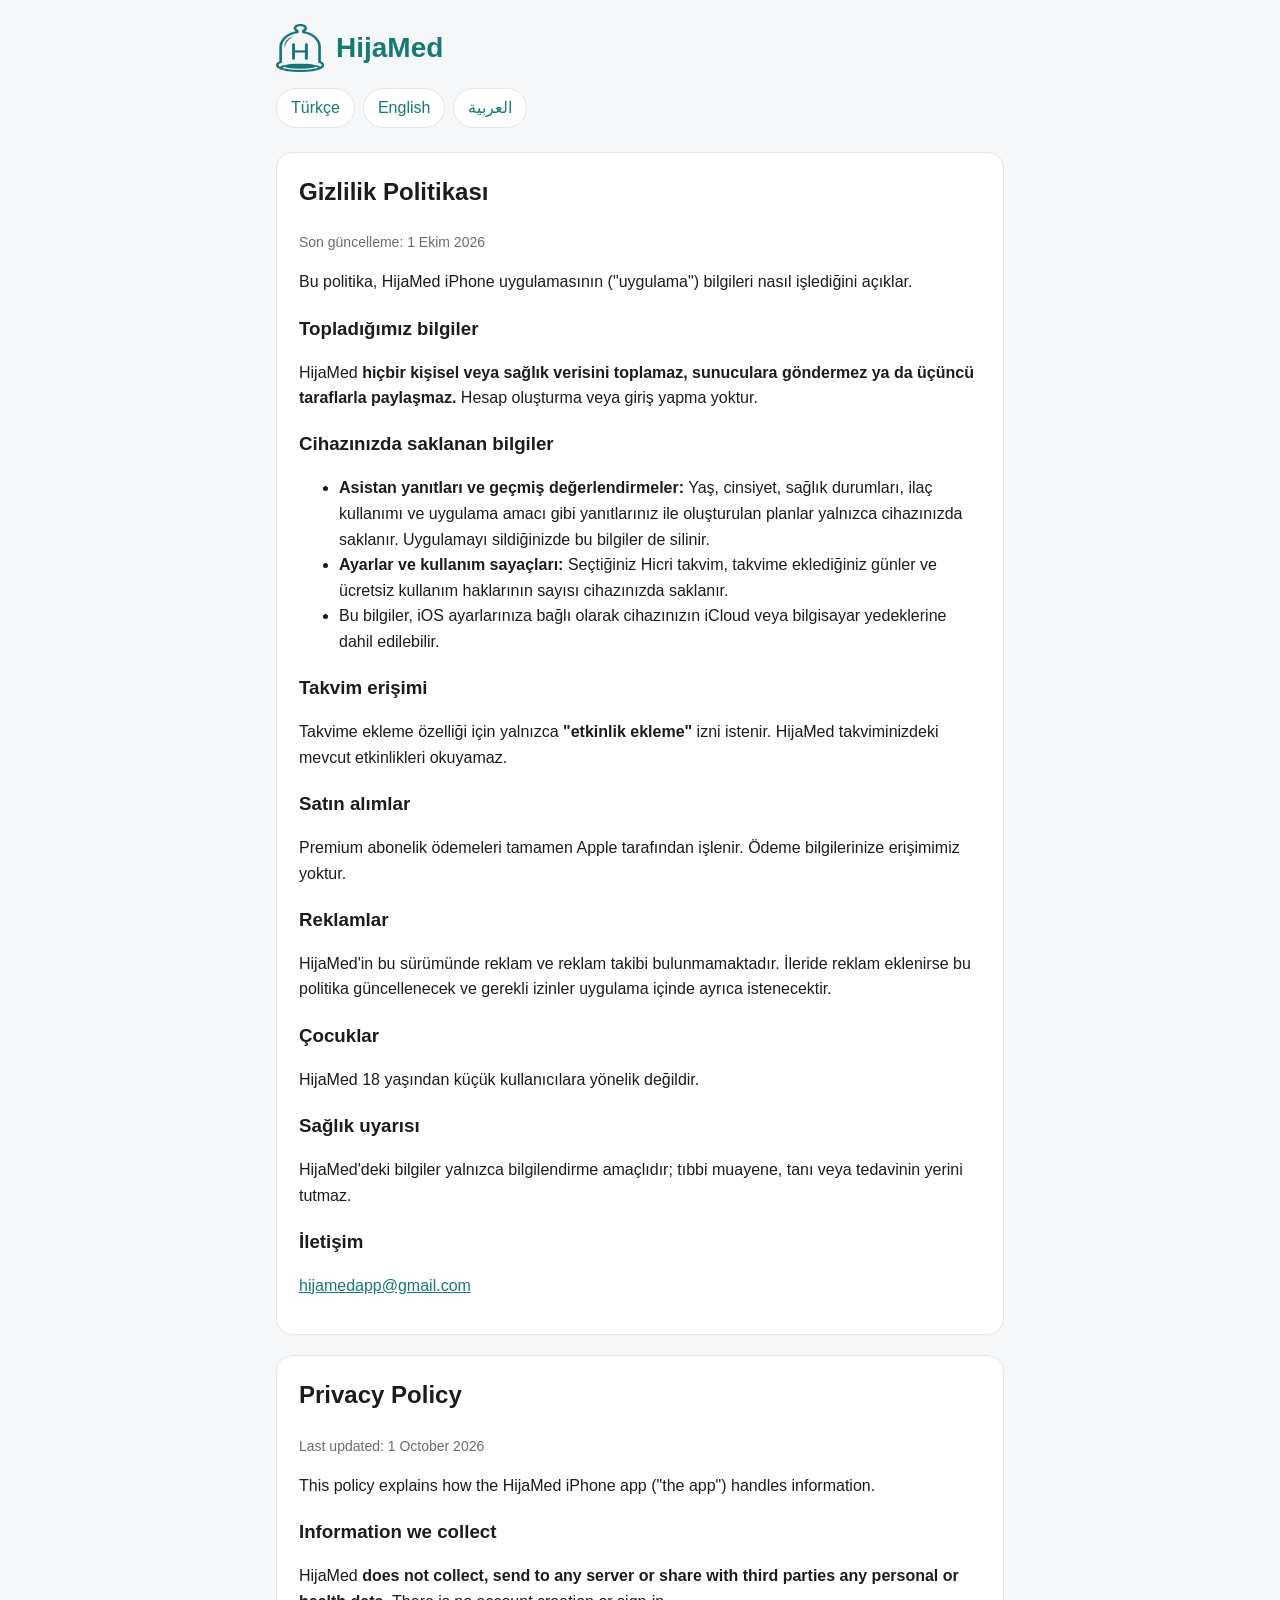
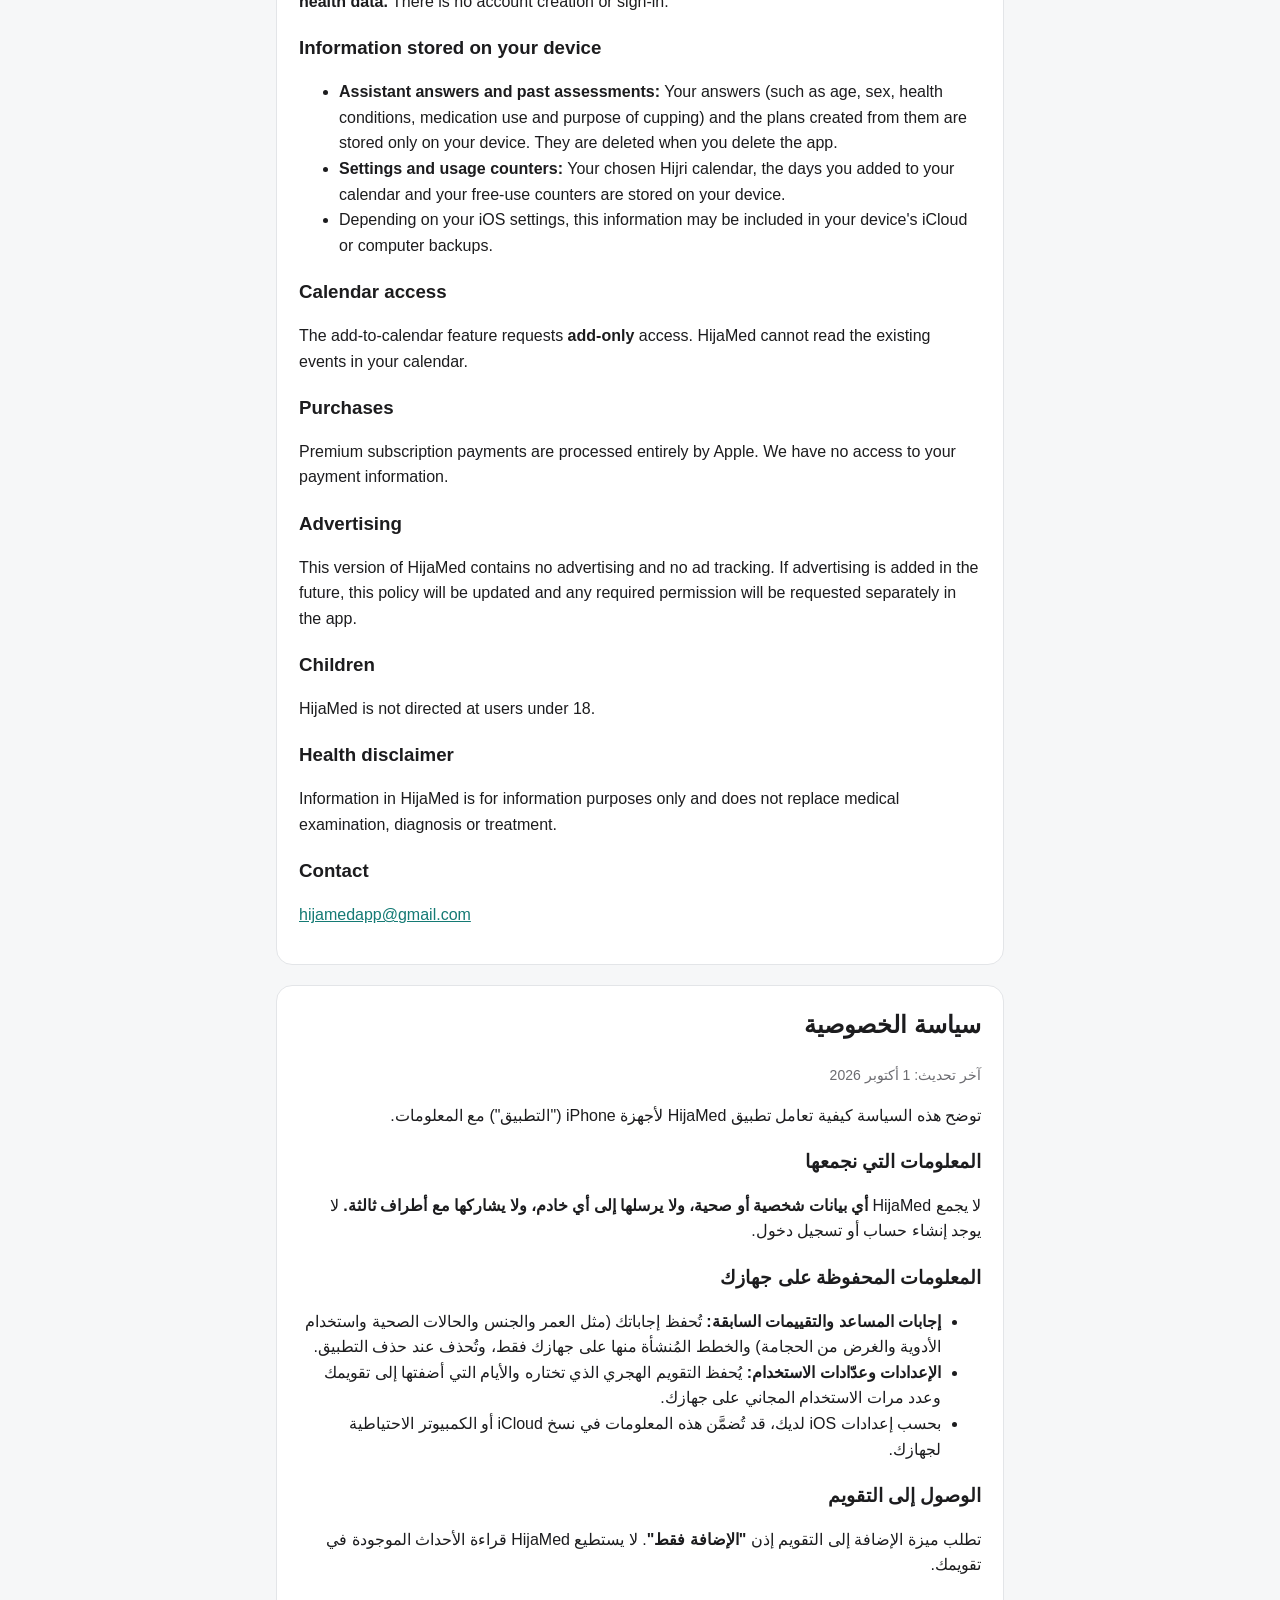
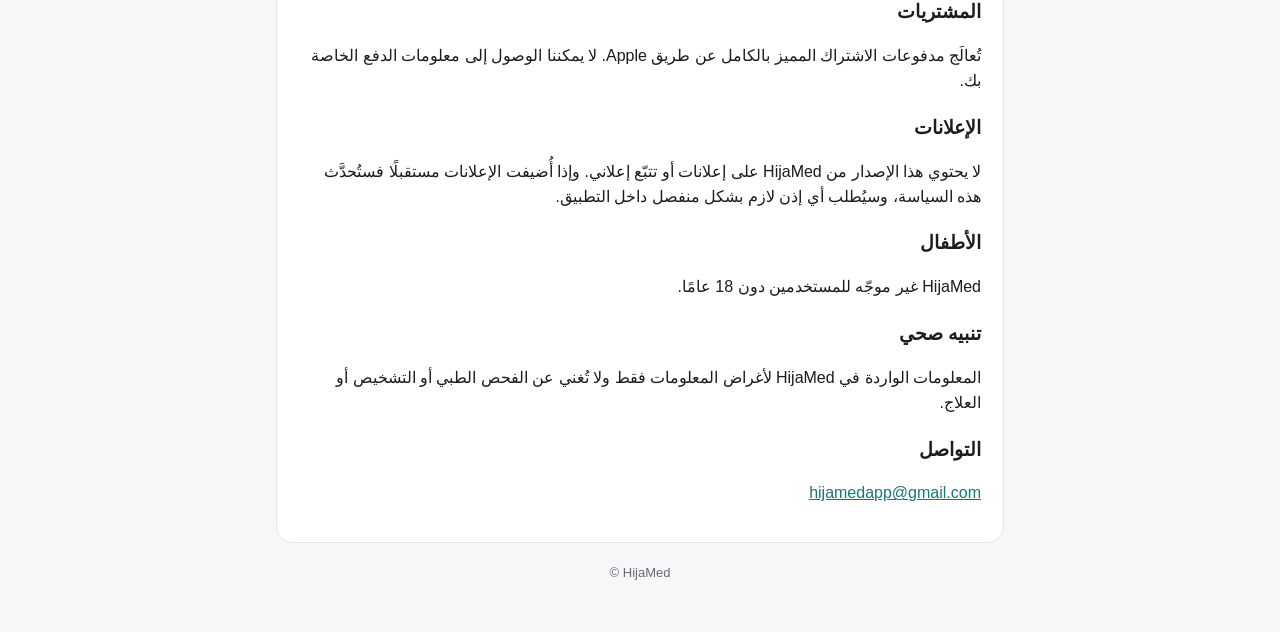
==== privacy.html @ 6da47e0e "HijaMed tanıtım, gizlilik politikası ve destek sayfaları (TR/EN/AR) Co-Authored-By: Claude Opus 5.5 " ====
<!doctype html>
<html lang="tr">
<head>
<meta charset="utf-8">
<meta name="viewport" content="width=device-width, initial-scale=1">
<title>HijaMed – Gizlilik Politikası / Privacy Policy</title>
<link rel="icon" href="logo.png">
<link rel="stylesheet" href="style.css">
</head>
<body>
<main>
  <header><img src="logo.png" alt=""><h1><a href="index.html">HijaMed</a></h1></header>
  <nav class="langs"><a href="#tr">Türkçe</a><a href="#en">English</a><a href="#ar">العربية</a></nav>

  <section id="tr" lang="tr">
    <h2>Gizlilik Politikası</h2>
    <p class="muted">Son güncelleme: 1 Ekim 2026</p>
    <p>Bu politika, HijaMed iPhone uygulamasının ("uygulama") bilgileri nasıl işlediğini açıklar.</p>
    <h3>Topladığımız bilgiler</h3>
    <p>HijaMed <strong>hiçbir kişisel veya sağlık verisini toplamaz, sunuculara göndermez ya da üçüncü taraflarla paylaşmaz.</strong> Hesap oluşturma veya giriş yapma yoktur.</p>
    <h3>Cihazınızda saklanan bilgiler</h3>
    <ul>
      <li><strong>Asistan yanıtları ve geçmiş değerlendirmeler:</strong> Yaş, cinsiyet, sağlık durumları, ilaç kullanımı ve uygulama amacı gibi yanıtlarınız ile oluşturulan planlar yalnızca cihazınızda saklanır. Uygulamayı sildiğinizde bu bilgiler de silinir.</li>
      <li><strong>Ayarlar ve kullanım sayaçları:</strong> Seçtiğiniz Hicri takvim, takvime eklediğiniz günler ve ücretsiz kullanım haklarının sayısı cihazınızda saklanır.</li>
      <li>Bu bilgiler, iOS ayarlarınıza bağlı olarak cihazınızın iCloud veya bilgisayar yedeklerine dahil edilebilir.</li>
    </ul>
    <h3>Takvim erişimi</h3>
    <p>Takvime ekleme özelliği için yalnızca <strong>"etkinlik ekleme"</strong> izni istenir. HijaMed takviminizdeki mevcut etkinlikleri okuyamaz.</p>
    <h3>Satın alımlar</h3>
    <p>Premium abonelik ödemeleri tamamen Apple tarafından işlenir. Ödeme bilgilerinize erişimimiz yoktur.</p>
    <h3>Reklamlar</h3>
    <p>HijaMed'in bu sürümünde reklam ve reklam takibi bulunmamaktadır. İleride reklam eklenirse bu politika güncellenecek ve gerekli izinler uygulama içinde ayrıca istenecektir.</p>
    <h3>Çocuklar</h3>
    <p>HijaMed 18 yaşından küçük kullanıcılara yönelik değildir.</p>
    <h3>Sağlık uyarısı</h3>
    <p>HijaMed'deki bilgiler yalnızca bilgilendirme amaçlıdır; tıbbi muayene, tanı veya tedavinin yerini tutmaz.</p>
    <h3>İletişim</h3>
    <p><a href="mailto:hijamedapp@gmail.com">hijamedapp@gmail.com</a></p>
  </section>

  <section id="en" lang="en">
    <h2>Privacy Policy</h2>
    <p class="muted">Last updated: 1 October 2026</p>
    <p>This policy explains how the HijaMed iPhone app ("the app") handles information.</p>
    <h3>Information we collect</h3>
    <p>HijaMed <strong>does not collect, send to any server or share with third parties any personal or health data.</strong> There is no account creation or sign-in.</p>
    <h3>Information stored on your device</h3>
    <ul>
      <li><strong>Assistant answers and past assessments:</strong> Your answers (such as age, sex, health conditions, medication use and purpose of cupping) and the plans created from them are stored only on your device. They are deleted when you delete the app.</li>
      <li><strong>Settings and usage counters:</strong> Your chosen Hijri calendar, the days you added to your calendar and your free-use counters are stored on your device.</li>
      <li>Depending on your iOS settings, this information may be included in your device's iCloud or computer backups.</li>
    </ul>
    <h3>Calendar access</h3>
    <p>The add-to-calendar feature requests <strong>add-only</strong> access. HijaMed cannot read the existing events in your calendar.</p>
    <h3>Purchases</h3>
    <p>Premium subscription payments are processed entirely by Apple. We have no access to your payment information.</p>
    <h3>Advertising</h3>
    <p>This version of HijaMed contains no advertising and no ad tracking. If advertising is added in the future, this policy will be updated and any required permission will be requested separately in the app.</p>
    <h3>Children</h3>
    <p>HijaMed is not directed at users under 18.</p>
    <h3>Health disclaimer</h3>
    <p>Information in HijaMed is for information purposes only and does not replace medical examination, diagnosis or treatment.</p>
    <h3>Contact</h3>
    <p><a href="mailto:hijamedapp@gmail.com">hijamedapp@gmail.com</a></p>
  </section>

  <section id="ar" lang="ar" dir="rtl">
    <h2>سياسة الخصوصية</h2>
    <p class="muted">آخر تحديث: 1 أكتوبر 2026</p>
    <p>توضح هذه السياسة كيفية تعامل تطبيق HijaMed لأجهزة iPhone ("التطبيق") مع المعلومات.</p>
    <h3>المعلومات التي نجمعها</h3>
    <p>لا يجمع HijaMed <strong>أي بيانات شخصية أو صحية، ولا يرسلها إلى أي خادم، ولا يشاركها مع أطراف ثالثة.</strong> لا يوجد إنشاء حساب أو تسجيل دخول.</p>
    <h3>المعلومات المحفوظة على جهازك</h3>
    <ul>
      <li><strong>إجابات المساعد والتقييمات السابقة:</strong> تُحفظ إجاباتك (مثل العمر والجنس والحالات الصحية واستخدام الأدوية والغرض من الحجامة) والخطط المُنشأة منها على جهازك فقط، وتُحذف عند حذف التطبيق.</li>
      <li><strong>الإعدادات وعدّادات الاستخدام:</strong> يُحفظ التقويم الهجري الذي تختاره والأيام التي أضفتها إلى تقويمك وعدد مرات الاستخدام المجاني على جهازك.</li>
      <li>بحسب إعدادات iOS لديك، قد تُضمَّن هذه المعلومات في نسخ iCloud أو الكمبيوتر الاحتياطية لجهازك.</li>
    </ul>
    <h3>الوصول إلى التقويم</h3>
    <p>تطلب ميزة الإضافة إلى التقويم إذن <strong>"الإضافة فقط"</strong>. لا يستطيع HijaMed قراءة الأحداث الموجودة في تقويمك.</p>
    <h3>المشتريات</h3>
    <p>تُعالَج مدفوعات الاشتراك المميز بالكامل عن طريق Apple. لا يمكننا الوصول إلى معلومات الدفع الخاصة بك.</p>
    <h3>الإعلانات</h3>
    <p>لا يحتوي هذا الإصدار من HijaMed على إعلانات أو تتبّع إعلاني. وإذا أُضيفت الإعلانات مستقبلًا فستُحدَّث هذه السياسة، وسيُطلب أي إذن لازم بشكل منفصل داخل التطبيق.</p>
    <h3>الأطفال</h3>
    <p>HijaMed غير موجّه للمستخدمين دون 18 عامًا.</p>
    <h3>تنبيه صحي</h3>
    <p>المعلومات الواردة في HijaMed لأغراض المعلومات فقط ولا تُغني عن الفحص الطبي أو التشخيص أو العلاج.</p>
    <h3>التواصل</h3>
    <p><a href="mailto:hijamedapp@gmail.com">hijamedapp@gmail.com</a></p>
  </section>

  <footer>© HijaMed</footer>
</main>
</body>
</html>
---- style.css ----
:root {
  --accent: #147A74;
  --text: #1C1C1E;
  --muted: #6B6B70;
  --bg: #F6F7F8;
  --card: #FFFFFF;
  --line: #E3E5E8;
}
@media (prefers-color-scheme: dark) {
  :root { --accent: #2A9D95; --text: #F2F2F7; --muted: #A1A1A8; --bg: #111214; --card: #1C1D20; --line: #2C2D31; }
}
* { box-sizing: border-box; }
body {
  margin: 0; background: var(--bg); color: var(--text);
  font: 16px/1.6 -apple-system, BlinkMacSystemFont, "Segoe UI", "Noto Naskh Arabic", Roboto, sans-serif;
}
main { max-width: 760px; margin: 0 auto; padding: 24px 16px 48px; }
header { display: flex; align-items: center; gap: 12px; margin-bottom: 8px; }
header img { width: 48px; height: 48px; }
header h1 { margin: 0; font-size: 28px; color: var(--accent); }
header h1 a { color: inherit; text-decoration: none; }
nav.langs { display: flex; gap: 8px; flex-wrap: wrap; margin: 16px 0 24px; }
nav.langs a {
  padding: 6px 14px; border: 1px solid var(--line); border-radius: 999px;
  color: var(--accent); text-decoration: none; background: var(--card);
}
section { background: var(--card); border: 1px solid var(--line); border-radius: 16px; padding: 20px 22px; margin-bottom: 20px; }
section h2 { margin-top: 0; }
h3 { margin-bottom: 4px; }
a { color: var(--accent); }
.muted { color: var(--muted); font-size: 14px; }
.links { display: flex; gap: 12px; flex-wrap: wrap; }
.links a { font-weight: 600; }
footer { text-align: center; color: var(--muted); font-size: 13px; }
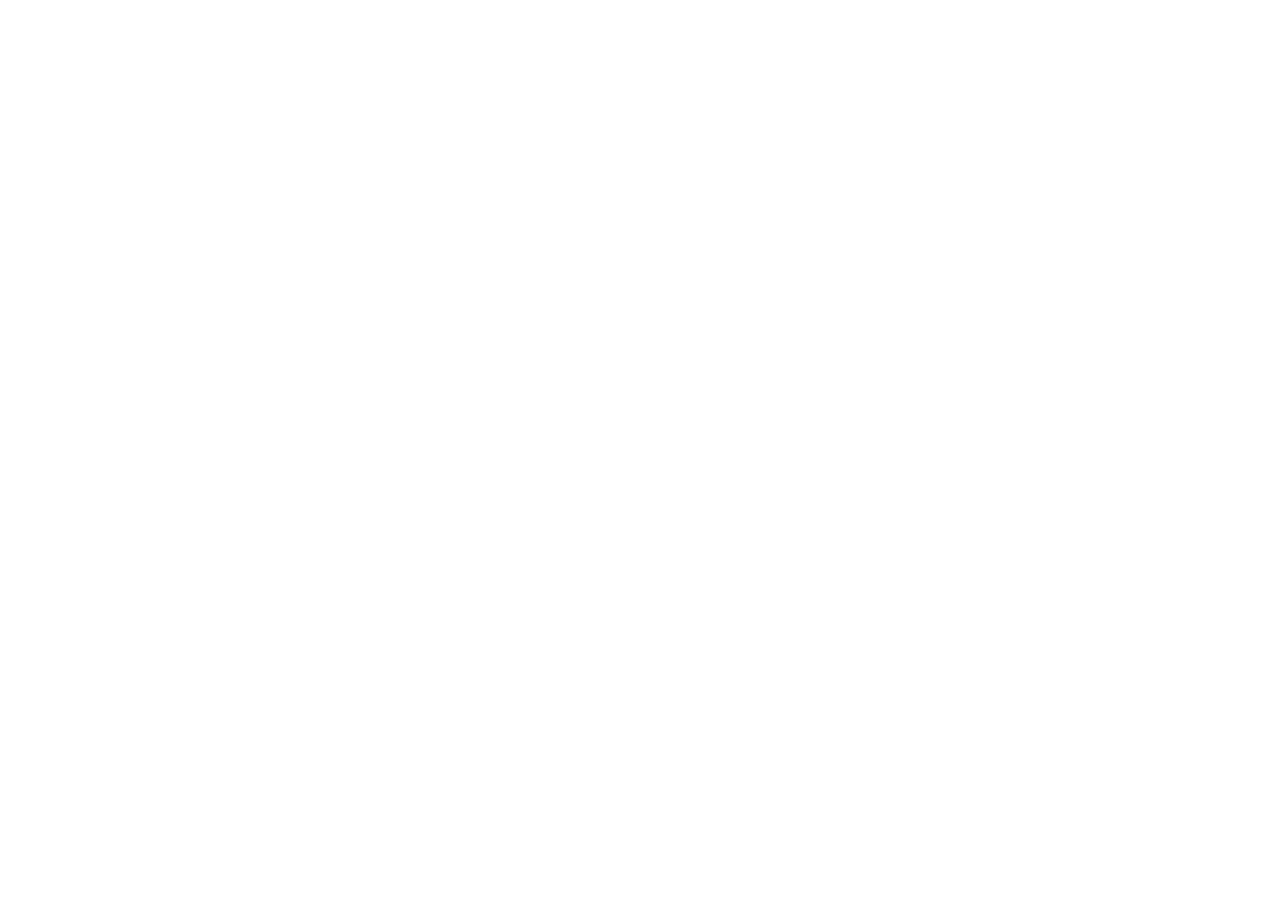
==== commit 548de8fc: "Sayfalar hii.othinks.com/hijamed adresine yönlendirildi Yayındaki 1.0 sürümündeki eski bağlantılar ç" ====
--- a/privacy.html
+++ b/privacy.html
@@ -3,94 +3,13 @@
 <head>
 <meta charset="utf-8">
 <meta name="viewport" content="width=device-width, initial-scale=1">
-<title>HijaMed – Gizlilik Politikası / Privacy Policy</title>
-<link rel="icon" href="logo.png">
-<link rel="stylesheet" href="style.css">
+<title>HijaMed</title>
+<link rel="canonical" href="https://hii.othinks.com/hijamed/privacy">
+<meta http-equiv="refresh" content="0; url=https://hii.othinks.com/hijamed/privacy">
+<script>location.replace("https://hii.othinks.com/hijamed/privacy" + location.hash);</script>
 </head>
 <body>
-<main>
-  <header><img src="logo.png" alt=""><h1><a href="index.html">HijaMed</a></h1></header>
-  <nav class="langs"><a href="#tr">Türkçe</a><a href="#en">English</a><a href="#ar">العربية</a></nav>
-
-  <section id="tr" lang="tr">
-    <h2>Gizlilik Politikası</h2>
-    <p class="muted">Son güncelleme: 1 Ekim 2026</p>
-    <p>Bu politika, HijaMed iPhone uygulamasının ("uygulama") bilgileri nasıl işlediğini açıklar.</p>
-    <h3>Topladığımız bilgiler</h3>
-    <p>HijaMed <strong>hiçbir kişisel veya sağlık verisini toplamaz, sunuculara göndermez ya da üçüncü taraflarla paylaşmaz.</strong> Hesap oluşturma veya giriş yapma yoktur.</p>
-    <h3>Cihazınızda saklanan bilgiler</h3>
-    <ul>
-      <li><strong>Asistan yanıtları ve geçmiş değerlendirmeler:</strong> Yaş, cinsiyet, sağlık durumları, ilaç kullanımı ve uygulama amacı gibi yanıtlarınız ile oluşturulan planlar yalnızca cihazınızda saklanır. Uygulamayı sildiğinizde bu bilgiler de silinir.</li>
-      <li><strong>Ayarlar ve kullanım sayaçları:</strong> Seçtiğiniz Hicri takvim, takvime eklediğiniz günler ve ücretsiz kullanım haklarının sayısı cihazınızda saklanır.</li>
-      <li>Bu bilgiler, iOS ayarlarınıza bağlı olarak cihazınızın iCloud veya bilgisayar yedeklerine dahil edilebilir.</li>
-    </ul>
-    <h3>Takvim erişimi</h3>
-    <p>Takvime ekleme özelliği için yalnızca <strong>"etkinlik ekleme"</strong> izni istenir. HijaMed takviminizdeki mevcut etkinlikleri okuyamaz.</p>
-    <h3>Satın alımlar</h3>
-    <p>Premium abonelik ödemeleri tamamen Apple tarafından işlenir. Ödeme bilgilerinize erişimimiz yoktur.</p>
-    <h3>Reklamlar</h3>
-    <p>HijaMed'in bu sürümünde reklam ve reklam takibi bulunmamaktadır. İleride reklam eklenirse bu politika güncellenecek ve gerekli izinler uygulama içinde ayrıca istenecektir.</p>
-    <h3>Çocuklar</h3>
-    <p>HijaMed 18 yaşından küçük kullanıcılara yönelik değildir.</p>
-    <h3>Sağlık uyarısı</h3>
-    <p>HijaMed'deki bilgiler yalnızca bilgilendirme amaçlıdır; tıbbi muayene, tanı veya tedavinin yerini tutmaz.</p>
-    <h3>İletişim</h3>
-    <p><a href="mailto:hijamedapp@gmail.com">hijamedapp@gmail.com</a></p>
-  </section>
-
-  <section id="en" lang="en">
-    <h2>Privacy Policy</h2>
-    <p class="muted">Last updated: 1 October 2026</p>
-    <p>This policy explains how the HijaMed iPhone app ("the app") handles information.</p>
-    <h3>Information we collect</h3>
-    <p>HijaMed <strong>does not collect, send to any server or share with third parties any personal or health data.</strong> There is no account creation or sign-in.</p>
-    <h3>Information stored on your device</h3>
-    <ul>
-      <li><strong>Assistant answers and past assessments:</strong> Your answers (such as age, sex, health conditions, medication use and purpose of cupping) and the plans created from them are stored only on your device. They are deleted when you delete the app.</li>
-      <li><strong>Settings and usage counters:</strong> Your chosen Hijri calendar, the days you added to your calendar and your free-use counters are stored on your device.</li>
-      <li>Depending on your iOS settings, this information may be included in your device's iCloud or computer backups.</li>
-    </ul>
-    <h3>Calendar access</h3>
-    <p>The add-to-calendar feature requests <strong>add-only</strong> access. HijaMed cannot read the existing events in your calendar.</p>
-    <h3>Purchases</h3>
-    <p>Premium subscription payments are processed entirely by Apple. We have no access to your payment information.</p>
-    <h3>Advertising</h3>
-    <p>This version of HijaMed contains no advertising and no ad tracking. If advertising is added in the future, this policy will be updated and any required permission will be requested separately in the app.</p>
-    <h3>Children</h3>
-    <p>HijaMed is not directed at users under 18.</p>
-    <h3>Health disclaimer</h3>
-    <p>Information in HijaMed is for information purposes only and does not replace medical examination, diagnosis or treatment.</p>
-    <h3>Contact</h3>
-    <p><a href="mailto:hijamedapp@gmail.com">hijamedapp@gmail.com</a></p>
-  </section>
-
-  <section id="ar" lang="ar" dir="rtl">
-    <h2>سياسة الخصوصية</h2>
-    <p class="muted">آخر تحديث: 1 أكتوبر 2026</p>
-    <p>توضح هذه السياسة كيفية تعامل تطبيق HijaMed لأجهزة iPhone ("التطبيق") مع المعلومات.</p>
-    <h3>المعلومات التي نجمعها</h3>
-    <p>لا يجمع HijaMed <strong>أي بيانات شخصية أو صحية، ولا يرسلها إلى أي خادم، ولا يشاركها مع أطراف ثالثة.</strong> لا يوجد إنشاء حساب أو تسجيل دخول.</p>
-    <h3>المعلومات المحفوظة على جهازك</h3>
-    <ul>
-      <li><strong>إجابات المساعد والتقييمات السابقة:</strong> تُحفظ إجاباتك (مثل العمر والجنس والحالات الصحية واستخدام الأدوية والغرض من الحجامة) والخطط المُنشأة منها على جهازك فقط، وتُحذف عند حذف التطبيق.</li>
-      <li><strong>الإعدادات وعدّادات الاستخدام:</strong> يُحفظ التقويم الهجري الذي تختاره والأيام التي أضفتها إلى تقويمك وعدد مرات الاستخدام المجاني على جهازك.</li>
-      <li>بحسب إعدادات iOS لديك، قد تُضمَّن هذه المعلومات في نسخ iCloud أو الكمبيوتر الاحتياطية لجهازك.</li>
-    </ul>
-    <h3>الوصول إلى التقويم</h3>
-    <p>تطلب ميزة الإضافة إلى التقويم إذن <strong>"الإضافة فقط"</strong>. لا يستطيع HijaMed قراءة الأحداث الموجودة في تقويمك.</p>
-    <h3>المشتريات</h3>
-    <p>تُعالَج مدفوعات الاشتراك المميز بالكامل عن طريق Apple. لا يمكننا الوصول إلى معلومات الدفع الخاصة بك.</p>
-    <h3>الإعلانات</h3>
-    <p>لا يحتوي هذا الإصدار من HijaMed على إعلانات أو تتبّع إعلاني. وإذا أُضيفت الإعلانات مستقبلًا فستُحدَّث هذه السياسة، وسيُطلب أي إذن لازم بشكل منفصل داخل التطبيق.</p>
-    <h3>الأطفال</h3>
-    <p>HijaMed غير موجّه للمستخدمين دون 18 عامًا.</p>
-    <h3>تنبيه صحي</h3>
-    <p>المعلومات الواردة في HijaMed لأغراض المعلومات فقط ولا تُغني عن الفحص الطبي أو التشخيص أو العلاج.</p>
-    <h3>التواصل</h3>
-    <p><a href="mailto:hijamedapp@gmail.com">hijamedapp@gmail.com</a></p>
-  </section>
-
-  <footer>© HijaMed</footer>
-</main>
+<p>HijaMed sayfası taşındı / This page has moved / تم نقل هذه الصفحة:
+<a href="https://hii.othinks.com/hijamed/privacy">https://hii.othinks.com/hijamed/privacy</a></p>
 </body>
 </html>
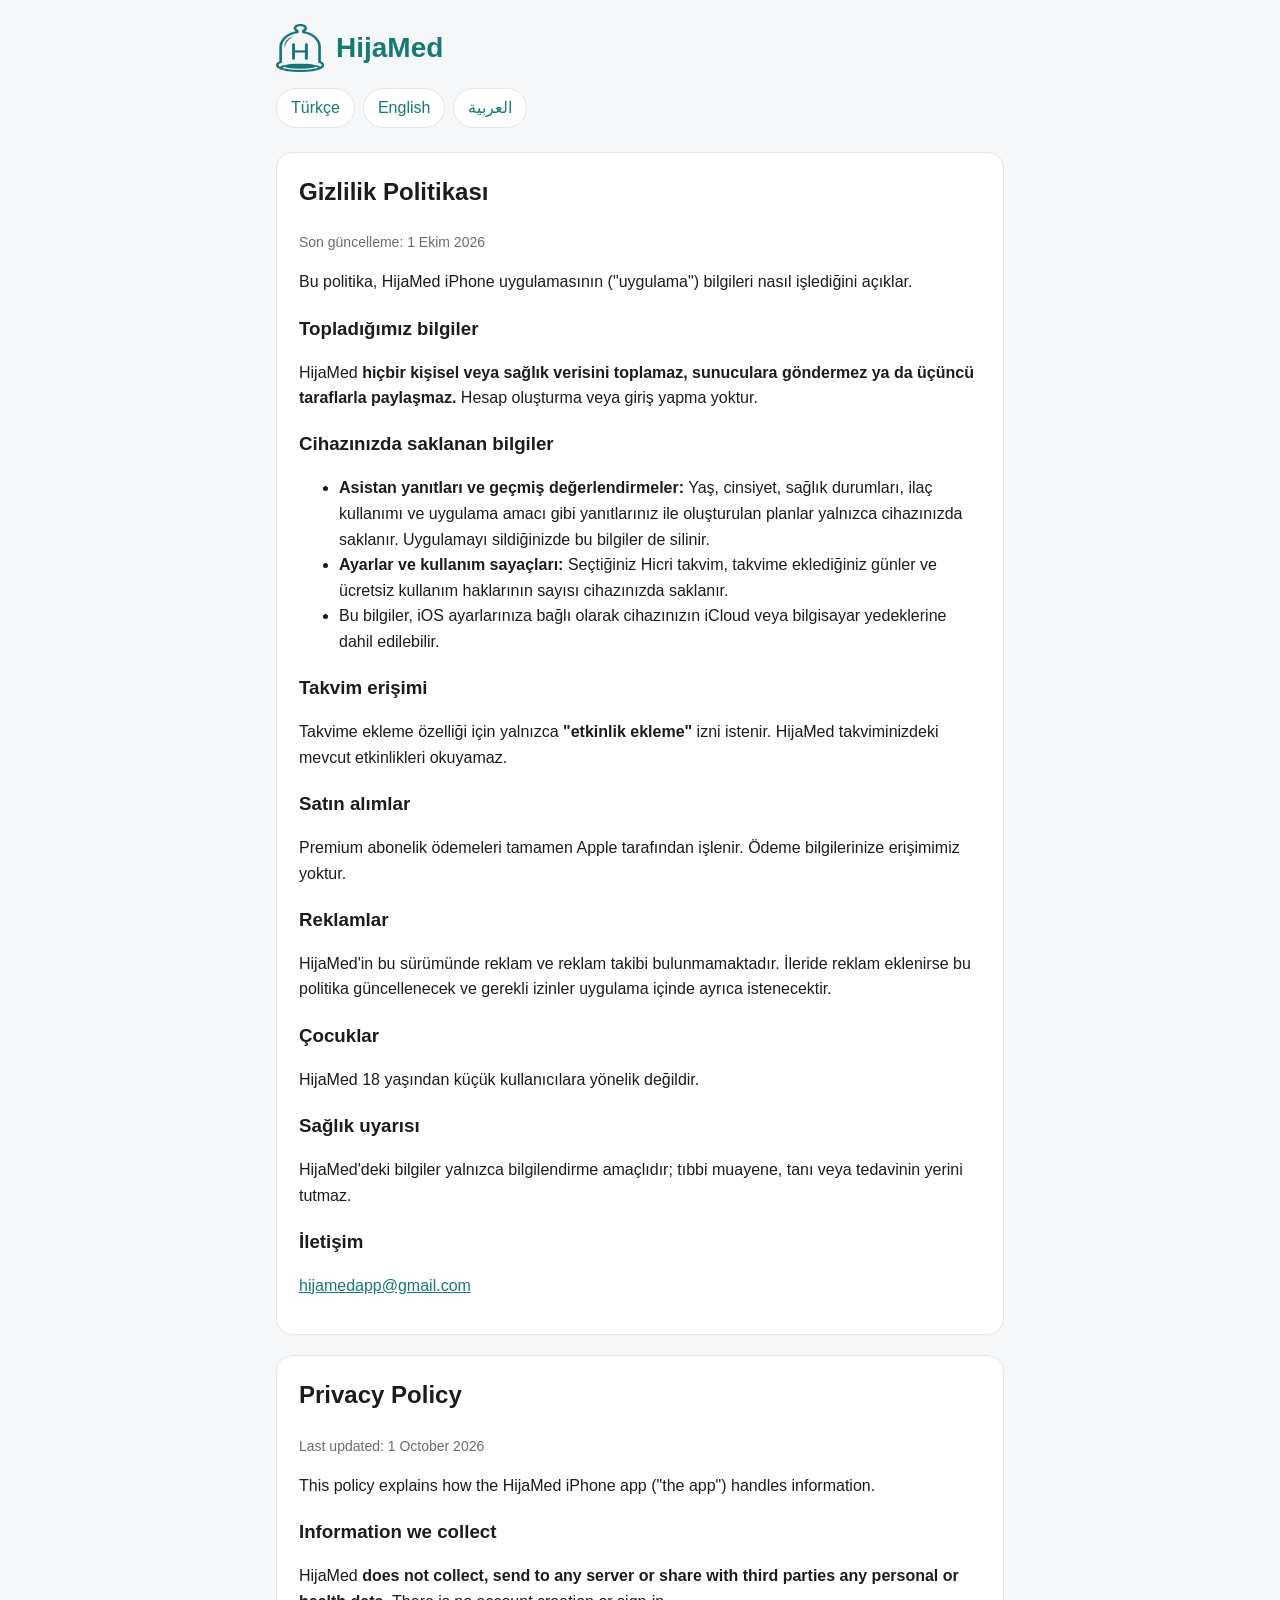
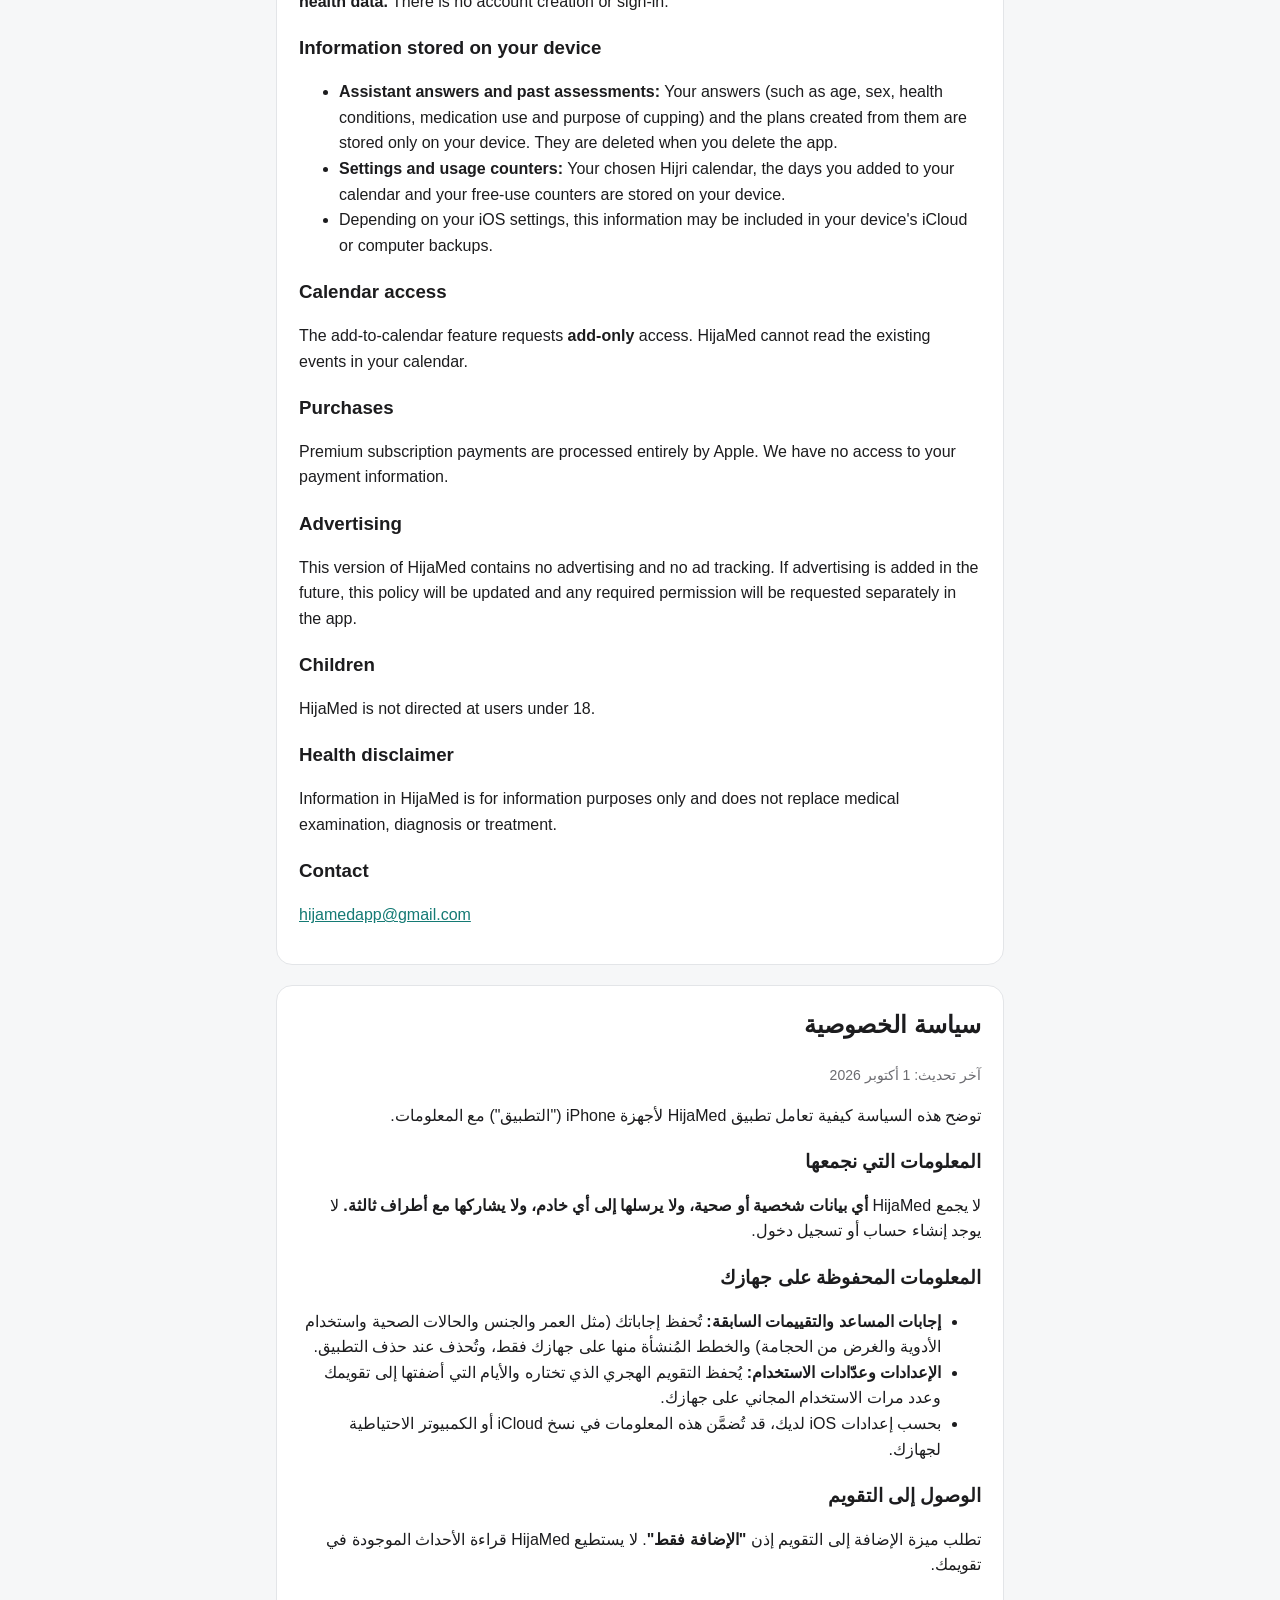
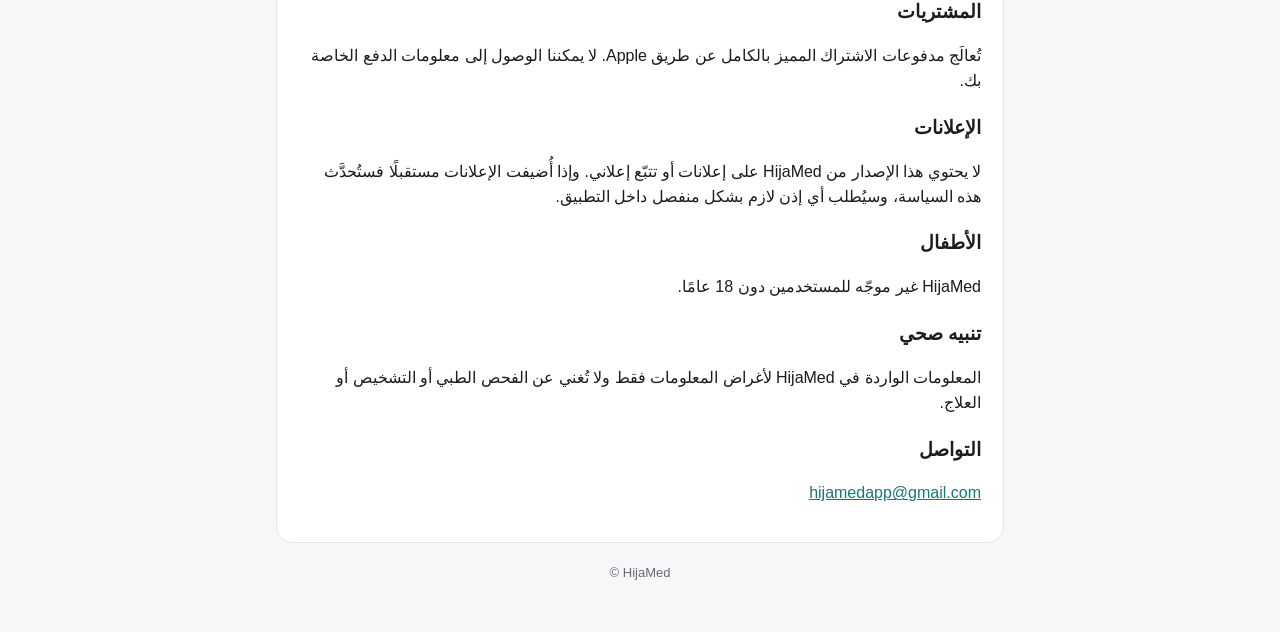
==== commit 909f5a6e: "Yönlendirme geri alındı: sayfaların orijinal içeriği geri yüklendi hii.othinks.com/hijamed bu depoda" ====
--- a/privacy.html
+++ b/privacy.html
@@ -3,13 +3,94 @@
 <head>
 <meta charset="utf-8">
 <meta name="viewport" content="width=device-width, initial-scale=1">
-<title>HijaMed</title>
-<link rel="canonical" href="https://hii.othinks.com/hijamed/privacy">
-<meta http-equiv="refresh" content="0; url=https://hii.othinks.com/hijamed/privacy">
-<script>location.replace("https://hii.othinks.com/hijamed/privacy" + location.hash);</script>
+<title>HijaMed – Gizlilik Politikası / Privacy Policy</title>
+<link rel="icon" href="logo.png">
+<link rel="stylesheet" href="style.css">
 </head>
 <body>
-<p>HijaMed sayfası taşındı / This page has moved / تم نقل هذه الصفحة:
-<a href="https://hii.othinks.com/hijamed/privacy">https://hii.othinks.com/hijamed/privacy</a></p>
+<main>
+  <header><img src="logo.png" alt=""><h1><a href="index.html">HijaMed</a></h1></header>
+  <nav class="langs"><a href="#tr">Türkçe</a><a href="#en">English</a><a href="#ar">العربية</a></nav>
+
+  <section id="tr" lang="tr">
+    <h2>Gizlilik Politikası</h2>
+    <p class="muted">Son güncelleme: 1 Ekim 2026</p>
+    <p>Bu politika, HijaMed iPhone uygulamasının ("uygulama") bilgileri nasıl işlediğini açıklar.</p>
+    <h3>Topladığımız bilgiler</h3>
+    <p>HijaMed <strong>hiçbir kişisel veya sağlık verisini toplamaz, sunuculara göndermez ya da üçüncü taraflarla paylaşmaz.</strong> Hesap oluşturma veya giriş yapma yoktur.</p>
+    <h3>Cihazınızda saklanan bilgiler</h3>
+    <ul>
+      <li><strong>Asistan yanıtları ve geçmiş değerlendirmeler:</strong> Yaş, cinsiyet, sağlık durumları, ilaç kullanımı ve uygulama amacı gibi yanıtlarınız ile oluşturulan planlar yalnızca cihazınızda saklanır. Uygulamayı sildiğinizde bu bilgiler de silinir.</li>
+      <li><strong>Ayarlar ve kullanım sayaçları:</strong> Seçtiğiniz Hicri takvim, takvime eklediğiniz günler ve ücretsiz kullanım haklarının sayısı cihazınızda saklanır.</li>
+      <li>Bu bilgiler, iOS ayarlarınıza bağlı olarak cihazınızın iCloud veya bilgisayar yedeklerine dahil edilebilir.</li>
+    </ul>
+    <h3>Takvim erişimi</h3>
+    <p>Takvime ekleme özelliği için yalnızca <strong>"etkinlik ekleme"</strong> izni istenir. HijaMed takviminizdeki mevcut etkinlikleri okuyamaz.</p>
+    <h3>Satın alımlar</h3>
+    <p>Premium abonelik ödemeleri tamamen Apple tarafından işlenir. Ödeme bilgilerinize erişimimiz yoktur.</p>
+    <h3>Reklamlar</h3>
+    <p>HijaMed'in bu sürümünde reklam ve reklam takibi bulunmamaktadır. İleride reklam eklenirse bu politika güncellenecek ve gerekli izinler uygulama içinde ayrıca istenecektir.</p>
+    <h3>Çocuklar</h3>
+    <p>HijaMed 18 yaşından küçük kullanıcılara yönelik değildir.</p>
+    <h3>Sağlık uyarısı</h3>
+    <p>HijaMed'deki bilgiler yalnızca bilgilendirme amaçlıdır; tıbbi muayene, tanı veya tedavinin yerini tutmaz.</p>
+    <h3>İletişim</h3>
+    <p><a href="mailto:hijamedapp@gmail.com">hijamedapp@gmail.com</a></p>
+  </section>
+
+  <section id="en" lang="en">
+    <h2>Privacy Policy</h2>
+    <p class="muted">Last updated: 1 October 2026</p>
+    <p>This policy explains how the HijaMed iPhone app ("the app") handles information.</p>
+    <h3>Information we collect</h3>
+    <p>HijaMed <strong>does not collect, send to any server or share with third parties any personal or health data.</strong> There is no account creation or sign-in.</p>
+    <h3>Information stored on your device</h3>
+    <ul>
+      <li><strong>Assistant answers and past assessments:</strong> Your answers (such as age, sex, health conditions, medication use and purpose of cupping) and the plans created from them are stored only on your device. They are deleted when you delete the app.</li>
+      <li><strong>Settings and usage counters:</strong> Your chosen Hijri calendar, the days you added to your calendar and your free-use counters are stored on your device.</li>
+      <li>Depending on your iOS settings, this information may be included in your device's iCloud or computer backups.</li>
+    </ul>
+    <h3>Calendar access</h3>
+    <p>The add-to-calendar feature requests <strong>add-only</strong> access. HijaMed cannot read the existing events in your calendar.</p>
+    <h3>Purchases</h3>
+    <p>Premium subscription payments are processed entirely by Apple. We have no access to your payment information.</p>
+    <h3>Advertising</h3>
+    <p>This version of HijaMed contains no advertising and no ad tracking. If advertising is added in the future, this policy will be updated and any required permission will be requested separately in the app.</p>
+    <h3>Children</h3>
+    <p>HijaMed is not directed at users under 18.</p>
+    <h3>Health disclaimer</h3>
+    <p>Information in HijaMed is for information purposes only and does not replace medical examination, diagnosis or treatment.</p>
+    <h3>Contact</h3>
+    <p><a href="mailto:hijamedapp@gmail.com">hijamedapp@gmail.com</a></p>
+  </section>
+
+  <section id="ar" lang="ar" dir="rtl">
+    <h2>سياسة الخصوصية</h2>
+    <p class="muted">آخر تحديث: 1 أكتوبر 2026</p>
+    <p>توضح هذه السياسة كيفية تعامل تطبيق HijaMed لأجهزة iPhone ("التطبيق") مع المعلومات.</p>
+    <h3>المعلومات التي نجمعها</h3>
+    <p>لا يجمع HijaMed <strong>أي بيانات شخصية أو صحية، ولا يرسلها إلى أي خادم، ولا يشاركها مع أطراف ثالثة.</strong> لا يوجد إنشاء حساب أو تسجيل دخول.</p>
+    <h3>المعلومات المحفوظة على جهازك</h3>
+    <ul>
+      <li><strong>إجابات المساعد والتقييمات السابقة:</strong> تُحفظ إجاباتك (مثل العمر والجنس والحالات الصحية واستخدام الأدوية والغرض من الحجامة) والخطط المُنشأة منها على جهازك فقط، وتُحذف عند حذف التطبيق.</li>
+      <li><strong>الإعدادات وعدّادات الاستخدام:</strong> يُحفظ التقويم الهجري الذي تختاره والأيام التي أضفتها إلى تقويمك وعدد مرات الاستخدام المجاني على جهازك.</li>
+      <li>بحسب إعدادات iOS لديك، قد تُضمَّن هذه المعلومات في نسخ iCloud أو الكمبيوتر الاحتياطية لجهازك.</li>
+    </ul>
+    <h3>الوصول إلى التقويم</h3>
+    <p>تطلب ميزة الإضافة إلى التقويم إذن <strong>"الإضافة فقط"</strong>. لا يستطيع HijaMed قراءة الأحداث الموجودة في تقويمك.</p>
+    <h3>المشتريات</h3>
+    <p>تُعالَج مدفوعات الاشتراك المميز بالكامل عن طريق Apple. لا يمكننا الوصول إلى معلومات الدفع الخاصة بك.</p>
+    <h3>الإعلانات</h3>
+    <p>لا يحتوي هذا الإصدار من HijaMed على إعلانات أو تتبّع إعلاني. وإذا أُضيفت الإعلانات مستقبلًا فستُحدَّث هذه السياسة، وسيُطلب أي إذن لازم بشكل منفصل داخل التطبيق.</p>
+    <h3>الأطفال</h3>
+    <p>HijaMed غير موجّه للمستخدمين دون 18 عامًا.</p>
+    <h3>تنبيه صحي</h3>
+    <p>المعلومات الواردة في HijaMed لأغراض المعلومات فقط ولا تُغني عن الفحص الطبي أو التشخيص أو العلاج.</p>
+    <h3>التواصل</h3>
+    <p><a href="mailto:hijamedapp@gmail.com">hijamedapp@gmail.com</a></p>
+  </section>
+
+  <footer>© HijaMed</footer>
+</main>
 </body>
 </html>
--- a/style.css
+++ b/style.css
@@ -0,0 +1,34 @@
+:root {
+  --accent: #147A74;
+  --text: #1C1C1E;
+  --muted: #6B6B70;
+  --bg: #F6F7F8;
+  --card: #FFFFFF;
+  --line: #E3E5E8;
+}
+@media (prefers-color-scheme: dark) {
+  :root { --accent: #2A9D95; --text: #F2F2F7; --muted: #A1A1A8; --bg: #111214; --card: #1C1D20; --line: #2C2D31; }
+}
+* { box-sizing: border-box; }
+body {
+  margin: 0; background: var(--bg); color: var(--text);
+  font: 16px/1.6 -apple-system, BlinkMacSystemFont, "Segoe UI", "Noto Naskh Arabic", Roboto, sans-serif;
+}
+main { max-width: 760px; margin: 0 auto; padding: 24px 16px 48px; }
+header { display: flex; align-items: center; gap: 12px; margin-bottom: 8px; }
+header img { width: 48px; height: 48px; }
+header h1 { margin: 0; font-size: 28px; color: var(--accent); }
+header h1 a { color: inherit; text-decoration: none; }
+nav.langs { display: flex; gap: 8px; flex-wrap: wrap; margin: 16px 0 24px; }
+nav.langs a {
+  padding: 6px 14px; border: 1px solid var(--line); border-radius: 999px;
+  color: var(--accent); text-decoration: none; background: var(--card);
+}
+section { background: var(--card); border: 1px solid var(--line); border-radius: 16px; padding: 20px 22px; margin-bottom: 20px; }
+section h2 { margin-top: 0; }
+h3 { margin-bottom: 4px; }
+a { color: var(--accent); }
+.muted { color: var(--muted); font-size: 14px; }
+.links { display: flex; gap: 12px; flex-wrap: wrap; }
+.links a { font-weight: 600; }
+footer { text-align: center; color: var(--muted); font-size: 13px; }
